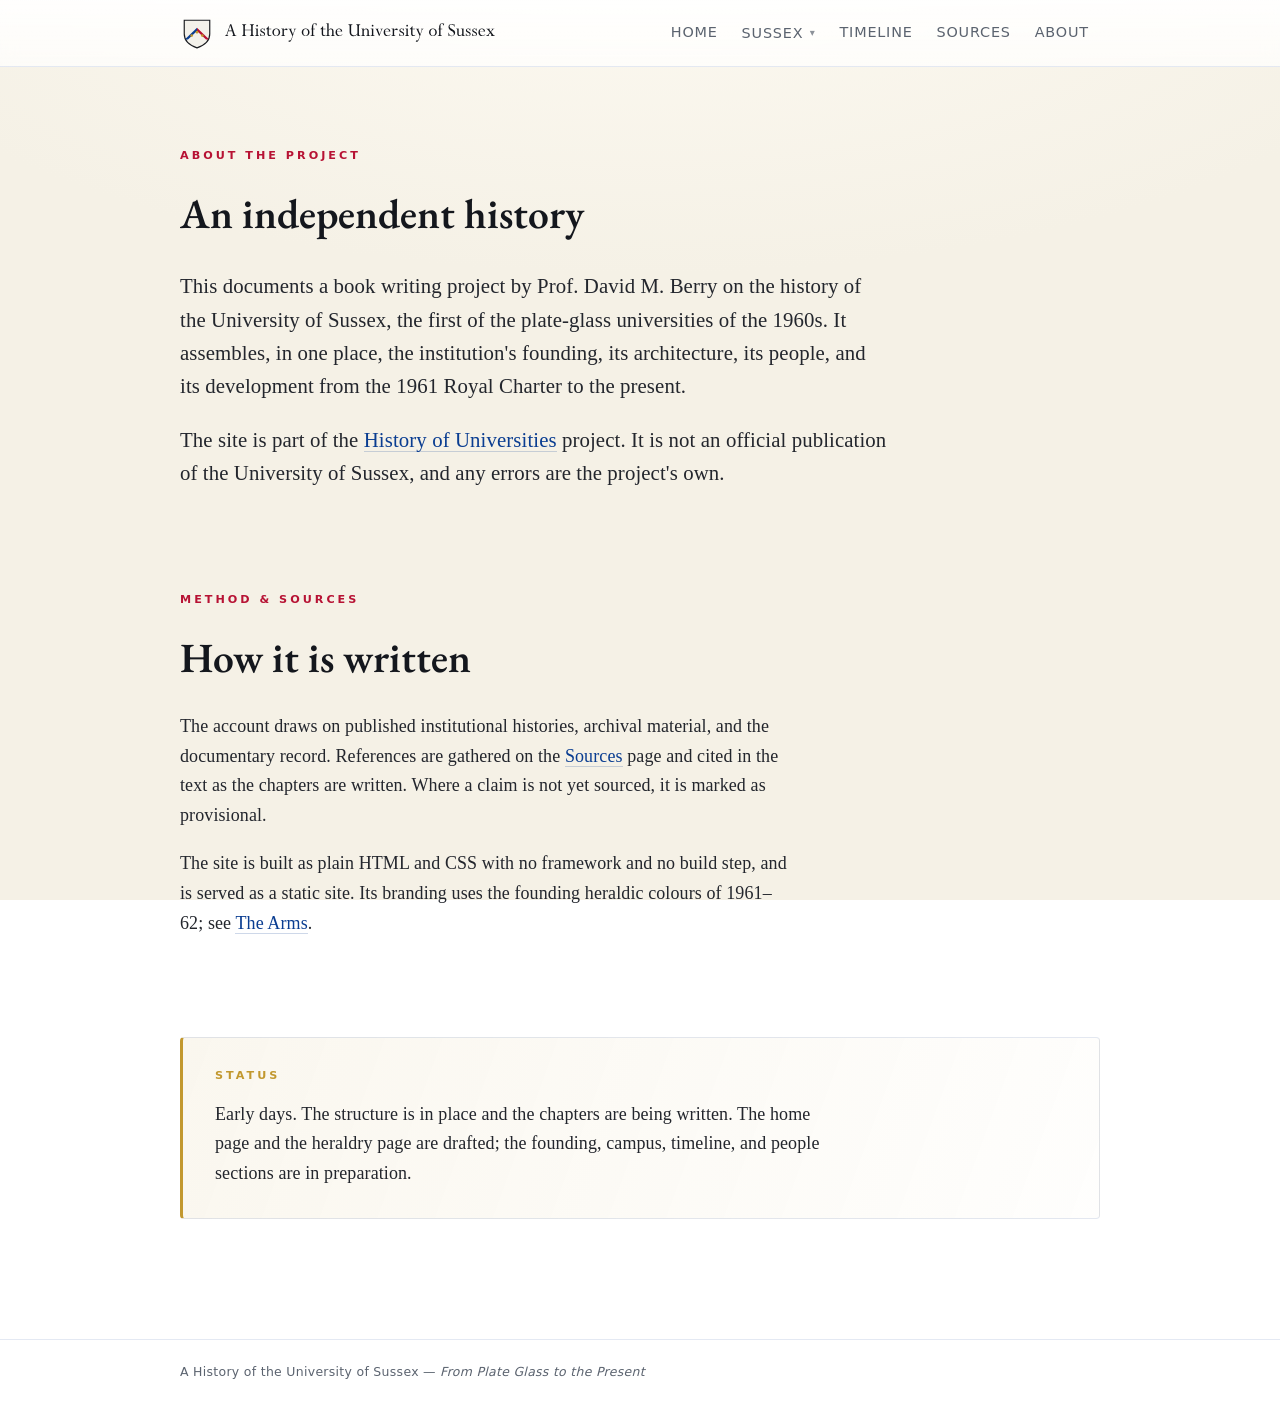
==== about.html @ 5accb3cf "Hero: more space below the kicker (cache v=21)" ====
<!DOCTYPE html>
<html lang="en">
<head>
  <meta charset="utf-8">
  <meta name="viewport" content="width=device-width, initial-scale=1">
  <title>About · A History of the University of Sussex</title>
  <meta name="description" content="About this independent history of the University of Sussex.">
  <link rel="icon" type="image/svg+xml" href="assets/favicon.svg">
  <meta name="theme-color" content="#0a3d91">
  <link rel="stylesheet" href="assets/css/site.css?v=21">
  <script src="assets/nav.js?v=21" defer></script>
  <script src="assets/lightbox.js?v=21" defer></script>
</head>
<body>
  <header class="site-header">
    <div class="wrap">
      <a class="brand" href="./" aria-label="A History of the University of Sussex — home">
        <svg viewBox="0 0 32 32" aria-hidden="true">
          <path d="M4 4 H28 V17 C28 24 22 28 16 30 C10 28 4 24 4 17 Z" fill="#f3f1ea" stroke="#1a1c20" stroke-width="1.1"/>
          <clipPath id="bsh"><path d="M4 4 H28 V17 C28 24 22 28 16 30 C10 28 4 24 4 17 Z"/></clipPath>
          <g clip-path="url(#bsh)">
            <path d="M16 11 L4.5 22 L7.5 22 L16 14 Z" fill="#0a3d91"/>
            <path d="M16 11 L27.5 22 L24.5 22 L16 14 Z" fill="#b71234"/>
          </g>
          <g fill="#c2982f"><circle cx="11" cy="18.4" r="1.25"/><circle cx="16" cy="15.2" r="1.25"/><circle cx="21" cy="18.4" r="1.25"/></g>
        </svg>
        <span class="brand-block">
          <img class="brand-wordmark" src="assets/brand/wordmark.svg?v=21" alt="A History of the University of Sussex">
        </span>
      </a>
      <button class="nav-toggle" aria-label="Open menu" aria-expanded="false"><span class="bars" aria-hidden="true">&#9776;</span>&nbsp;Menu</button>
      <nav class="site-nav" id="site-nav">
        <a class="nav-top nav-direct" href="./">Home</a>
        <div class="nav-group">
          <button class="nav-top" type="button" aria-expanded="false">Sussex <span class="caret">&#9662;</span></button>
          <div class="nav-menu">
            <a href="founding.html">Founding</a>
            <a href="concept.html">The Concept</a>
            <a href="motto.html">The Motto</a>
            <a href="early-history.html">Early History</a>
            <a href="campus.html">Campus</a>
            <a href="people.html">People</a>
            <a href="arms.html">The Arms</a>
          </div>
        </div>
        <a class="nav-top nav-direct" href="timeline.html">Timeline</a>
        <a class="nav-top nav-direct" href="bibliography.html">Sources</a>
        <a class="nav-top nav-direct" href="about.html">About</a>
      </nav>
    </div>
  </header>

  <main class="content">
    <div class="wrap">
      <section class="block lede">
        <span class="kicker">About the project</span>
        <h2>An independent history</h2>
        <p>This documents a book writing project by Prof. David M. Berry on the history of the University of Sussex, the first of the plate-glass universities of the 1960s. It assembles, in one place, the institution's founding, its architecture, its people, and its development from the 1961 Royal Charter to the present.</p>
        <p>The site is part of the <a href="https://github.com/history-of-universities">History of Universities</a> project. It is not an official publication of the University of Sussex, and any errors are the project's own.</p>
      </section>

      <section class="block">
        <span class="kicker">Method &amp; sources</span>
        <h2>How it is written</h2>
        <p>The account draws on published institutional histories, archival material, and the documentary record. References are gathered on the <a href="bibliography.html">Sources</a> page and cited in the text as the chapters are written. Where a claim is not yet sourced, it is marked as provisional.</p>
        <p>The site is built as plain HTML and CSS with no framework and no build step, and is served as a static site. Its branding uses the founding heraldic colours of 1961–62; see <a href="arms.html">The Arms</a>.</p>
      </section>

      <section class="block">
        <div class="callout">
          <span class="kicker">Status</span>
          <p>Early days. The structure is in place and the chapters are being written. The home page and the heraldry page are drafted; the founding, campus, timeline, and people sections are in preparation.</p>
        </div>
      </section>
    </div>
  </main>

  <footer class="site-footer">
    <div class="wrap">
      <div>A History of the University of Sussex — <em>From Plate Glass to the Present</em></div>
    </div>
  </footer>
</body>
</html>
---- assets/css/site.css ----
/* ============================================================
   A History of the University of Sussex
   From Plate Glass to the Present
   ------------------------------------------------------------
   Aesthetic: plate glass. Basil Spence's Falmer campus seen in
   daylight — a glass curtain wall of tall panes and thin azure
   mullions, set in warm argent (silver-white). The branding is
   the founding heraldry of 1961-62: a chevron per pale AZURE and
   GULES on ARGENT, the martlets OR, the crowns and dolphin SABLE.
   ============================================================ */

@import url('https://fonts.googleapis.com/css2?family=EB+Garamond:ital,wght@0,500;0,600;0,700;1,500&display=swap');

:root {
  /* --- the founding heraldic palette (1961 Charter / 1962 arms) --- */
  --azure:      #0a3d91;         /* the blue of the chevron — primary */
  --azure-deep: #072a66;
  --azure-soft: rgba(10, 61, 145, 0.08);
  --gules:      #b71234;         /* the red of the chevron — accent */
  --or:         #c2982f;         /* the martlets, gold — highlight */
  --argent:     #f5f1e6;         /* the field, warm silver-white — page (warmed toward golden-hour) */
  --sable:      #1a1c20;         /* the crowns and dolphin, near-black — ink */

  /* --- secondary "period Sussex" palette, from the 1960s common-room photograph --- */
  --teal:       #2f5d59;         /* the petrol-teal curtains */
  --terracotta: #a85038;         /* the brick */
  --olive:      #6f7d3c;         /* the chairs */

  /* --- working surfaces --- */
  --bg:        var(--argent);
  --bg-2:      #ffffff;
  --glass:     rgba(255, 255, 255, 0.55);
  --panel:     rgba(255, 255, 255, 0.72);
  --line:      rgba(10, 61, 145, 0.20);
  --line-soft: rgba(10, 61, 145, 0.11);
  --ink:       #23262d;          /* body text */
  --ink-dim:   #5b636f;
  --bright:    #14171d;          /* headings */
  --beam:      var(--azure);     /* default link / accent */

  --shadow:    0 1px 2px rgba(10,25,60,0.06), 0 10px 30px rgba(10,25,60,0.08);
  --shadow-lift: 0 2px 6px rgba(10,25,60,0.10), 0 18px 44px rgba(10,25,60,0.14);

  --sans: "Helvetica Neue", "Univers", "Inter", system-ui, -apple-system, "Segoe UI", Arial, sans-serif;
  --serif: "Iowan Old Style", "Palatino Linotype", Palatino, Georgia, "Times New Roman", serif;
  --display: "EB Garamond", "Cormorant Garamond", "Perpetua", "Bembo", "Garamond", Georgia, "Times New Roman", serif;
  --mono: ui-monospace, "SF Mono", "JetBrains Mono", Menlo, Consolas, monospace;
  --wrap: 920px;
}

* { box-sizing: border-box; }
html { scroll-behavior: smooth; }

body {
  margin: 0;
  background:
    /* faint daylight wash from the top */
    radial-gradient(ellipse 120% 70% at 50% -8%, #fdfaf2 0%, var(--argent) 55%) fixed;
  color: var(--ink);
  font-family: var(--serif);
  font-size: 18px;
  line-height: 1.66;
  letter-spacing: 0.1px;
  -webkit-font-smoothing: antialiased;
  text-rendering: optimizeLegibility;
  overflow-x: hidden;
}

.wrap { width: min(var(--wrap), 92vw); margin: 0 auto; }
section[id], [id]:target { scroll-margin-top: 92px; }

/* ---------- links ---------- */
a { color: var(--beam); text-decoration: none; }
a:hover { color: var(--gules); }
.content a { border-bottom: 1px solid var(--line); }
.content a:hover { border-bottom-color: var(--gules); }

/* ---------- header ---------- */
.site-header {
  position: sticky; top: 0; z-index: 8000;
  backdrop-filter: blur(8px) saturate(1.2);
  background: linear-gradient(to bottom, rgba(255,255,255,0.92), rgba(255,255,255,0.72));
  border-bottom: 1px solid var(--line-soft);
}
.site-header .wrap {
  display: flex; align-items: center; justify-content: space-between;
  padding: 12px 0; gap: 1rem; position: relative;
}
.brand { display: flex; align-items: center; gap: 0.7rem; border: 0 !important; }
.brand svg { width: 34px; height: 34px; display: block; }
.brand-block { display: flex; flex-direction: column; align-items: flex-start; gap: 0.18rem; line-height: 1.1; }
.brand-name { font-family: var(--sans); font-weight: 700; font-size: 0.92rem; letter-spacing: 0.4px; color: var(--bright); }
.brand-wordmark { display: block; height: 19px; width: auto; }
.brand-tagline { font-family: var(--sans); font-size: 0.6rem; letter-spacing: 1.6px; color: var(--ink-dim); text-transform: uppercase; }
.nav-toggle {
  display: inline-flex; align-items: center; gap: 0.5rem;
  background: none; border: 1px solid var(--line); color: var(--azure);
  font-family: var(--sans); font-size: 0.7rem; letter-spacing: 1.5px; text-transform: uppercase;
  padding: 7px 13px; border-radius: 3px; cursor: pointer;
}
.nav-toggle:hover { border-color: var(--azure); background: var(--azure-soft); }
.nav-toggle .bars { font-size: 0.95rem; line-height: 1; }

/* ---------- nav: mobile-first hamburger panel with accordion groups ---------- */
.site-nav {
  position: absolute; top: calc(100% + 7px); right: 0;
  display: none; flex-direction: column;
  min-width: 220px; max-width: min(300px, 90vw); padding: 0.4rem 0;
  background: rgba(255,255,255,0.99); border: 1px solid var(--line); border-radius: 4px;
  box-shadow: var(--shadow-lift);
  font-family: var(--sans); font-size: 0.9rem; letter-spacing: 0.8px; text-transform: uppercase;
}
.site-nav.open { display: flex; }
.nav-group { position: static; display: flex; flex-direction: column; }
.nav-top {
  background: none; border: 0; cursor: pointer; text-align: left;
  font-family: var(--sans); font-size: 0.9rem; letter-spacing: 0.8px; text-transform: uppercase;
  color: var(--ink-dim); padding: 0.6rem 1.2rem; text-decoration: none;
  display: flex; align-items: center; justify-content: space-between; gap: 0.4rem; width: 100%;
}
.nav-top:hover, .nav-top:focus-visible { color: var(--azure); background: var(--azure-soft); outline: none; }
.nav-top .caret { font-size: 0.7em; opacity: 0.7; transition: transform 0.15s ease; }
.nav-top[aria-expanded="true"] .caret { transform: rotate(180deg); }
.nav-menu { display: none; flex-direction: column; background: var(--azure-soft); }
.nav-menu.open { display: flex; }
.nav-menu a { color: var(--ink-dim); border: 0; padding: 0.5rem 1.2rem 0.5rem 2rem; text-decoration: none; }
.nav-menu a:hover { color: var(--azure); background: var(--azure-soft); }

/* ---------- nav: desktop horizontal bar with click dropdowns ---------- */
@media (min-width: 900px) {
  .nav-toggle { display: none; }
  .site-nav {
    position: static; display: flex; flex-direction: row; align-items: center; gap: 0.1rem;
    min-width: 0; max-width: none; padding: 0; background: none; border: 0; box-shadow: none;
  }
  .nav-group { position: relative; display: inline-block; }
  .nav-top { width: auto; justify-content: center; padding: 0.55rem 0.7rem; }
  .nav-menu {
    position: absolute; top: 100%; left: 0; margin-top: 0; min-width: 190px;
    background: rgba(255,255,255,0.99); border: 1px solid var(--line); border-radius: 4px;
    box-shadow: var(--shadow-lift); padding: 0.3rem 0; z-index: 9000;
  }
  .nav-group:focus-within .nav-menu, .nav-menu.open { display: flex; }
  .nav-menu a { padding: 0.5rem 1.1rem; white-space: nowrap; }
  .site-nav > .nav-group:last-of-type .nav-menu { left: auto; right: 0; }
}

/* ---------- hero: a 1964 photograph, slow Ken Burns, behind a plate-glass wash ---------- */
.hero {
  position: relative; min-height: 78vh; display: flex; align-items: center;
  overflow: hidden; border-bottom: 1px solid var(--line-soft);
  background: #d8d6cd;
}
/* the photograph, on its own layer so it can drift and zoom (Ken Burns) */
.hero::before {
  content: ""; position: absolute; inset: 0; z-index: 0;
  background: url("../images/web/falmer-house-1967.jpg") center 40% / cover no-repeat;
  transform-origin: 62% 42%;
  animation: kenburns 34s ease-in-out infinite alternate;
  will-change: transform;
}
@keyframes kenburns {
  from { transform: scale(1.05) translate3d(0, 0, 0); }
  to   { transform: scale(1.18) translate3d(-2.4%, -1.8%, 0); }
}
@media (prefers-reduced-motion: reduce) {
  .hero::before { animation: none; transform: scale(1.05); }
}
/* argent wash (heavier left, so the headline stays readable), the diagonal
   glass streak, and the faint plate-glass mullions — all above the photo */
.hero::after {
  content: ""; position: absolute; inset: 0; z-index: 1; pointer-events: none;
  background:
    linear-gradient(102deg, rgba(245,241,230,0.95) 0%, rgba(245,241,230,0.80) 34%, rgba(245,241,230,0.40) 66%, rgba(201,138,60,0.22) 100%),
    linear-gradient(118deg, transparent 40%, rgba(255,255,255,0.35) 48%, rgba(255,255,255,0.0) 57%),
    repeating-linear-gradient(to bottom, transparent 0 7.5rem, var(--line-soft) 7.5rem 7.55rem),
    repeating-linear-gradient(to right, rgba(255,255,255,0.0) 0 6.5rem, var(--line-soft) 6.5rem 6.56rem);
}

/* ---------- figures: right-aligned, text flows around, click to zoom ---------- */
figure.fig { margin: 0.2rem 0 1.1rem; }
figure.fig img { display: block; width: 100%; height: auto; border-radius: 4px; border: 1px solid var(--line-soft); box-shadow: var(--shadow); cursor: zoom-in; transition: box-shadow 0.2s ease, transform 0.2s ease; background: #fff; }
figure.fig img:hover { box-shadow: var(--shadow-lift); }
figure.fig figcaption { font-family: var(--sans); font-size: 0.68rem; line-height: 1.45; color: var(--ink-dim); margin-top: 0.5rem; max-width: 42ch; }
figure.fig figcaption b { color: var(--ink); font-weight: 700; }
figure.fig-right { float: right; clear: right; width: min(370px, 46%); margin: 0.3rem 0 1rem 1.8rem; }
figure.fig-left  { float: left;  clear: left;  width: min(370px, 46%); margin: 0.3rem 1.8rem 1rem 0; }
figure.fig-wide  { width: 100%; margin: 1.6rem 0 1.2rem; }
figure.fig-wide figcaption { max-width: 70ch; }
section.block { overflow: hidden; }          /* contain floated figures per section */
@media (max-width: 620px) {
  figure.fig-right, figure.fig-left { float: none; width: 100%; margin: 1.2rem 0; }
}

/* ---------- gallery: grid of thumbnails, each opens in the lightbox ---------- */
.gallery { display: grid; grid-template-columns: repeat(auto-fill, minmax(160px, 1fr)); gap: 0.7rem; margin: 1.6rem 0 1.2rem; }
.gallery figure.fig { margin: 0; float: none; width: auto; }
.gallery figure.fig img { width: 100%; height: 100%; aspect-ratio: 4 / 3; object-fit: cover; }
.gallery figure.fig figcaption { font-size: 0.62rem; margin-top: 0.35rem; max-width: none; }
@media (max-width: 480px) { .gallery { grid-template-columns: repeat(auto-fill, minmax(130px, 1fr)); } }

/* ---------- lightbox modal ---------- */
.lb-overlay {
  position: fixed; inset: 0; z-index: 10000; display: flex; flex-direction: column;
  align-items: center; justify-content: center; gap: 1rem; padding: 4vh 4vw;
  background: rgba(12, 18, 34, 0.92); backdrop-filter: blur(4px);
  opacity: 0; visibility: hidden; transition: opacity 0.22s ease, visibility 0.22s ease;
}
.lb-overlay.open { opacity: 1; visibility: visible; }
.lb-overlay img { max-width: 94vw; max-height: 82vh; width: auto; height: auto; border-radius: 4px; box-shadow: 0 24px 70px rgba(0,0,0,0.6); cursor: zoom-out; }
.lb-overlay .lb-cap { font-family: var(--sans); font-size: 0.8rem; color: #e7eaf0; max-width: 70ch; text-align: center; line-height: 1.5; }
.lb-overlay .lb-cap b { color: #fff; }
.lb-close { position: fixed; top: 1.1rem; right: 1.3rem; width: 2.4rem; height: 2.4rem; border-radius: 50%; border: 1px solid rgba(255,255,255,0.4); background: rgba(0,0,0,0.3); color: #fff; font-size: 1.3rem; line-height: 1; cursor: pointer; display: flex; align-items: center; justify-content: center; }
.lb-close:hover { background: rgba(255,255,255,0.15); }
.hero-inner { position: relative; z-index: 2; padding: 8vh 0; }
.boot { font-family: var(--sans); font-size: 0.74rem; letter-spacing: 3px; color: var(--azure); text-transform: uppercase; margin-bottom: 3.6rem; }

/* the hero title is set as Perpetua outlines (assets/brand/), so it needs no web font.
   Each SVG carries the font's ascender/descender space, so a negative gap tightens the lines. */
.hero h1 { margin: 0 0 0.1em; display: flex; flex-direction: column; align-items: flex-start; gap: 0.16em; }
/* SVGs are cropped tight to the ink, so this height maps to the cap height and the lines sit flush-left */
.hero h1 .ht-line { display: block; width: auto; height: clamp(2.1rem, 6.8vw, 3.9rem); }
.vh { position: absolute; width: 1px; height: 1px; padding: 0; margin: -1px; overflow: hidden; clip: rect(0 0 0 0); white-space: nowrap; border: 0; }
.hero h1 .em { color: var(--azure); }
.hero .sub { font-family: var(--sans); font-size: clamp(0.85rem, 2.2vw, 1.05rem); letter-spacing: 2px; color: var(--gules); margin-top: 0.8rem; text-transform: uppercase; font-weight: 600; }
.hero .tagline { max-width: 46ch; margin-top: 1.4rem; font-size: 1.1rem; color: var(--ink); }
.hero-actions { margin-top: 2.2rem; display: flex; gap: 1rem; flex-wrap: wrap; }

/* ---------- buttons ---------- */
.btn {
  font-family: var(--sans); font-size: 0.8rem; letter-spacing: 1.4px; text-transform: uppercase; font-weight: 600;
  padding: 0.8rem 1.5rem; border: 1px solid var(--azure); color: #fff;
  background: var(--azure); border-radius: 2px; transition: all 0.18s ease;
}
.btn:hover { background: var(--azure-deep); color: #fff; box-shadow: var(--shadow); }
.btn.ghost { border-color: var(--line); color: var(--azure); background: rgba(255,255,255,0.6); }
.btn.ghost:hover { border-color: var(--azure); color: var(--azure-deep); background: #fff; box-shadow: none; }

/* ---------- content ---------- */
.content { padding: 5rem 0; }
section.block { margin: 0 auto 5rem; }
section.block:last-child { margin-bottom: 0; }

.kicker { font-family: var(--sans); font-weight: 700; font-size: 0.7rem; letter-spacing: 3px; text-transform: uppercase; color: var(--gules); margin-bottom: 0.9rem; display: block; }

h2 { font-family: var(--display); font-weight: 600; font-size: clamp(1.8rem, 4.4vw, 2.6rem); color: var(--bright); letter-spacing: 0; margin: 0 0 1.2rem; }
h3 { font-family: var(--sans); font-weight: 700; font-size: 1.05rem; color: var(--bright); letter-spacing: 0.2px; margin: 0 0 0.5rem; }
.lede p { font-size: 1.3rem; line-height: 1.6; color: var(--ink); max-width: 60ch; }
.content p { max-width: 68ch; }
.content p + p { margin-top: 1.1rem; }

/* a rule with a small chevron motif */
.rule { display: flex; align-items: center; gap: 1rem; margin: 3.5rem 0; color: var(--ink-dim); font-family: var(--sans); font-size: 0.7rem; letter-spacing: 2px; }
.rule::before, .rule::after { content: ""; height: 1px; flex: 1; background: linear-gradient(to right, transparent, var(--line), transparent); }

/* card grid */
.grid { display: grid; grid-template-columns: repeat(auto-fit, minmax(230px, 1fr)); gap: 1.1rem; margin-top: 1.5rem; }
.card {
  border: 1px solid var(--line-soft); background: var(--panel);
  padding: 1.4rem; border-radius: 4px; transition: border-color 0.2s ease, box-shadow 0.2s ease, transform 0.2s ease;
  position: relative; box-shadow: var(--shadow);
}
.card:hover { border-color: var(--azure); box-shadow: var(--shadow-lift); transform: translateY(-2px); }
.card .obj { font-family: var(--sans); font-size: 0.66rem; letter-spacing: 1.5px; text-transform: uppercase; color: var(--ink-dim); margin: 0 0 0.6rem; }
.card p { font-size: 0.95rem; color: var(--ink); margin: 0; max-width: none; }
.card h3 a { border: 0; }

/* a coloured tick on cards keyed to the heraldic palette */
.card.az { border-top: 3px solid var(--azure); }
.card.gu { border-top: 3px solid var(--gules); }
.card.or { border-top: 3px solid var(--or); }
.card.sa { border-top: 3px solid var(--sable); }
.card.te { border-top: 3px solid var(--teal); }
.card.tc { border-top: 3px solid var(--terracotta); }

/* method list */
.method { list-style: none; padding: 0; margin: 1.5rem 0 0; display: grid; gap: 1rem; }
.method li { padding-left: 2.4rem; position: relative; }
.method li::before { content: attr(data-n); position: absolute; left: 0; top: 0; font-family: var(--sans); font-size: 0.8rem; font-weight: 700; color: var(--azure); border: 1px solid var(--line); border-radius: 50%; width: 1.7rem; height: 1.7rem; display: flex; align-items: center; justify-content: center; }
.method b { color: var(--bright); font-family: var(--sans); font-weight: 700; font-size: 0.95rem; }

/* CTA */
.cta { border: 1px solid var(--line-soft); background: linear-gradient(135deg, rgba(10,61,145,0.06), rgba(10,61,145,0.01)); padding: 2.6rem; border-radius: 4px; text-align: center; box-shadow: var(--shadow); }
.cta h2 { margin-bottom: 0.6rem; }
.cta p { margin: 0 auto 1.6rem; }

/* timeline */
.timeline { list-style: none; padding: 0; margin: 2rem 0 0; position: relative; }
.timeline::before { content: ""; position: absolute; left: 6.2rem; top: 0; bottom: 0; width: 2px; background: var(--line); }
.timeline li { position: relative; padding: 0 0 1.8rem 8.4rem; }
.timeline .yr { position: absolute; left: 0; top: 0; width: 5.2rem; text-align: right; font-family: var(--sans); font-weight: 700; font-size: 0.95rem; color: var(--azure); }
.timeline li::before { content: ""; position: absolute; left: 5.7rem; top: 0.35rem; width: 0.95rem; height: 0.95rem; border-radius: 50%; background: var(--bg); border: 2px solid var(--azure); }
.timeline .ev b { font-family: var(--sans); color: var(--bright); }
.timeline p { margin: 0.2rem 0 0; font-size: 0.96rem; }

/* pull quote */
.pull { border-left: 3px solid var(--gules); padding: 0.4rem 0 0.4rem 1.4rem; margin: 1.8rem 0; font-family: var(--serif); font-size: 1.2rem; font-style: italic; color: var(--bright); max-width: 60ch; }
.pull cite { display: block; font-family: var(--sans); font-style: normal; font-size: 0.72rem; letter-spacing: 1px; color: var(--ink-dim); margin-top: 0.7rem; text-transform: uppercase; }

/* stat strip */
.stat-strip { display: flex; flex-wrap: wrap; gap: 0; margin-top: 1.6rem; border: 1px solid var(--line-soft); border-radius: 4px; overflow: hidden; box-shadow: var(--shadow); }
.stat { flex: 1 1 140px; padding: 1.1rem 1.2rem; border-right: 1px solid var(--line-soft); background: var(--bg-2); }
.stat:last-child { border-right: 0; }
.stat .n { font-family: var(--sans); font-weight: 800; font-size: 1.6rem; color: var(--azure); line-height: 1.1; }
.stat .l { font-family: var(--sans); font-size: 0.64rem; letter-spacing: 1.5px; text-transform: uppercase; color: var(--ink-dim); margin-top: 0.4rem; }

/* callout */
.callout { border: 1px solid var(--line-soft); border-left: 3px solid var(--or); background: linear-gradient(110deg, rgba(194,152,47,0.08), rgba(194,152,47,0.01)); padding: 1.8rem 2rem; border-radius: 4px; }
.callout .kicker { color: var(--or); }
.callout p { margin: 0; }
.callout p + p { margin-top: 0.8rem; }

/* further reading */
.reading ul { list-style: none; padding: 0; margin: 1rem 0 2rem; }
.reading li { padding: 0.55rem 0; border-bottom: 1px solid var(--line-soft); }
.reading li::before { content: "› "; color: var(--azure); font-family: var(--sans); }
.reading h3 { margin-top: 2rem; color: var(--azure); }
.reading p, .reading li { font-size: 0.72rem; line-height: 1.4; color: var(--ink-dim); }

/* inline link rows */
.links { list-style: none; padding: 0; margin: 1.4rem 0 0; display: grid; gap: 0.65rem; }
.links li { padding-left: 1.3rem; position: relative; }
.links li::before { content: "→"; position: absolute; left: 0; color: var(--azure); font-family: var(--sans); }
.links .meta { color: var(--ink-dim); font-size: 0.9rem; }

/* contacts */
.contacts { display: grid; grid-template-columns: 1fr 1fr; gap: 1.1rem; margin-top: 1.5rem; }
.contact { border: 1px solid var(--line-soft); padding: 1.3rem 1.4rem; border-radius: 4px; background: var(--panel); box-shadow: var(--shadow); }
.contact .role { font-family: var(--sans); font-size: 0.64rem; letter-spacing: 1.5px; text-transform: uppercase; color: var(--ink-dim); }
.contact .name { font-family: var(--sans); font-weight: 700; color: var(--bright); font-size: 1.02rem; margin: 0.3rem 0; }
.contact .aff { font-size: 0.9rem; color: var(--ink); }
.contact a { font-family: var(--sans); font-size: 0.82rem; }
@media (max-width: 620px) { .contacts { grid-template-columns: 1fr; } }

/* bibliography */
.bib .ref { font-family: var(--serif); font-size: 0.96rem; line-height: 1.5; padding-left: 1.7rem; text-indent: -1.7rem; margin: 0 0 0.75rem; max-width: 74ch; color: var(--ink); }
.bib h3 { margin-top: 2.2rem; color: var(--azure); }
.bib .ref a { border-bottom: 1px solid var(--line-soft); word-break: break-word; }
.bib .ref a:hover { border-bottom-color: var(--gules); }

/* footer */
.site-footer { border-top: 1px solid var(--line-soft); padding: 1.4rem 0; margin-top: 2.5rem; font-family: var(--sans); font-size: 0.78rem; color: var(--ink-dim); letter-spacing: 0.3px; }
.site-footer .wrap { display: flex; flex-direction: column; gap: 0.35rem; }
.site-footer a { color: var(--ink-dim); border: 0; }
.site-footer a:hover { color: var(--azure); }

.micro { font-size: 0.66rem; color: var(--ink-dim); letter-spacing: 0.3px; line-height: 1.5; }
.micro a { color: var(--ink-dim); border: 0; }
.micro a:hover { color: var(--azure); }

@media (max-width: 620px) {
  .brand-tagline { display: none; }
  .brand-wordmark { height: 16px; }
  .content { padding: 3rem 0; }
  .timeline::before { left: 0.45rem; }
  .timeline li { padding-left: 2rem; }
  .timeline .yr { position: static; width: auto; text-align: left; display: block; margin-bottom: 0.2rem; }
  .timeline li::before { left: 0; }
}
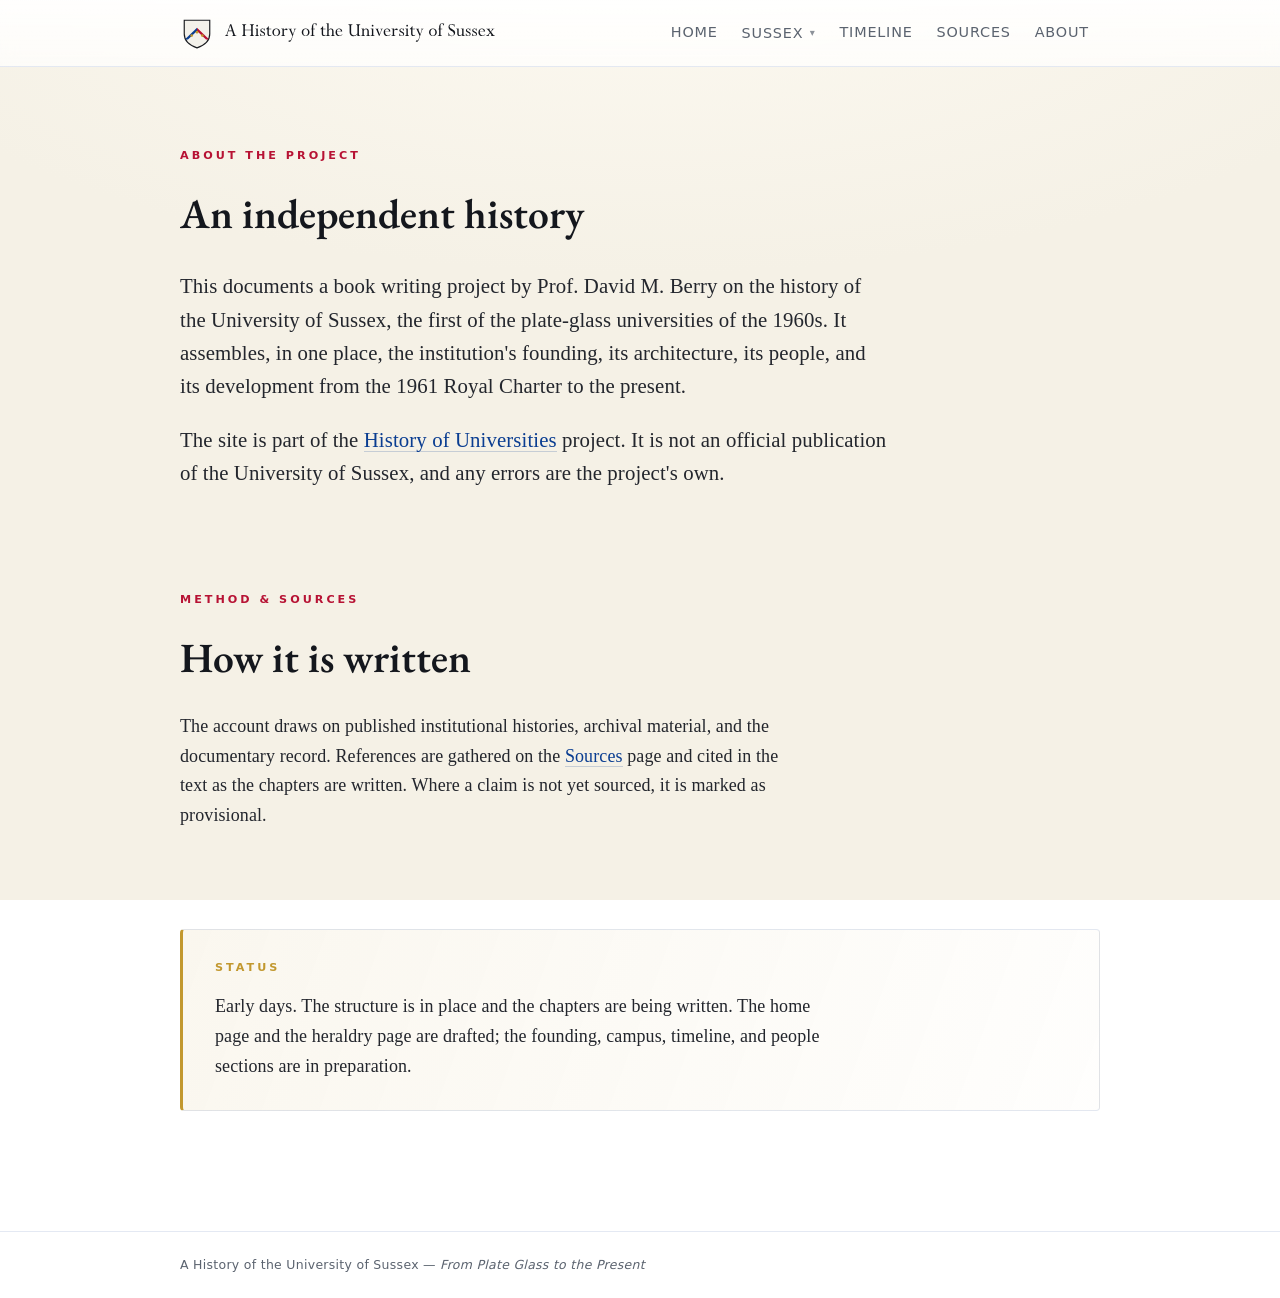
==== commit 1cd90708: "About: drop the build/branding sentence" ====
--- a/about.html
+++ b/about.html
@@ -63,7 +63,6 @@
         <span class="kicker">Method &amp; sources</span>
         <h2>How it is written</h2>
         <p>The account draws on published institutional histories, archival material, and the documentary record. References are gathered on the <a href="bibliography.html">Sources</a> page and cited in the text as the chapters are written. Where a claim is not yet sourced, it is marked as provisional.</p>
-        <p>The site is built as plain HTML and CSS with no framework and no build step, and is served as a static site. Its branding uses the founding heraldic colours of 1961–62; see <a href="arms.html">The Arms</a>.</p>
       </section>
 
       <section class="block">
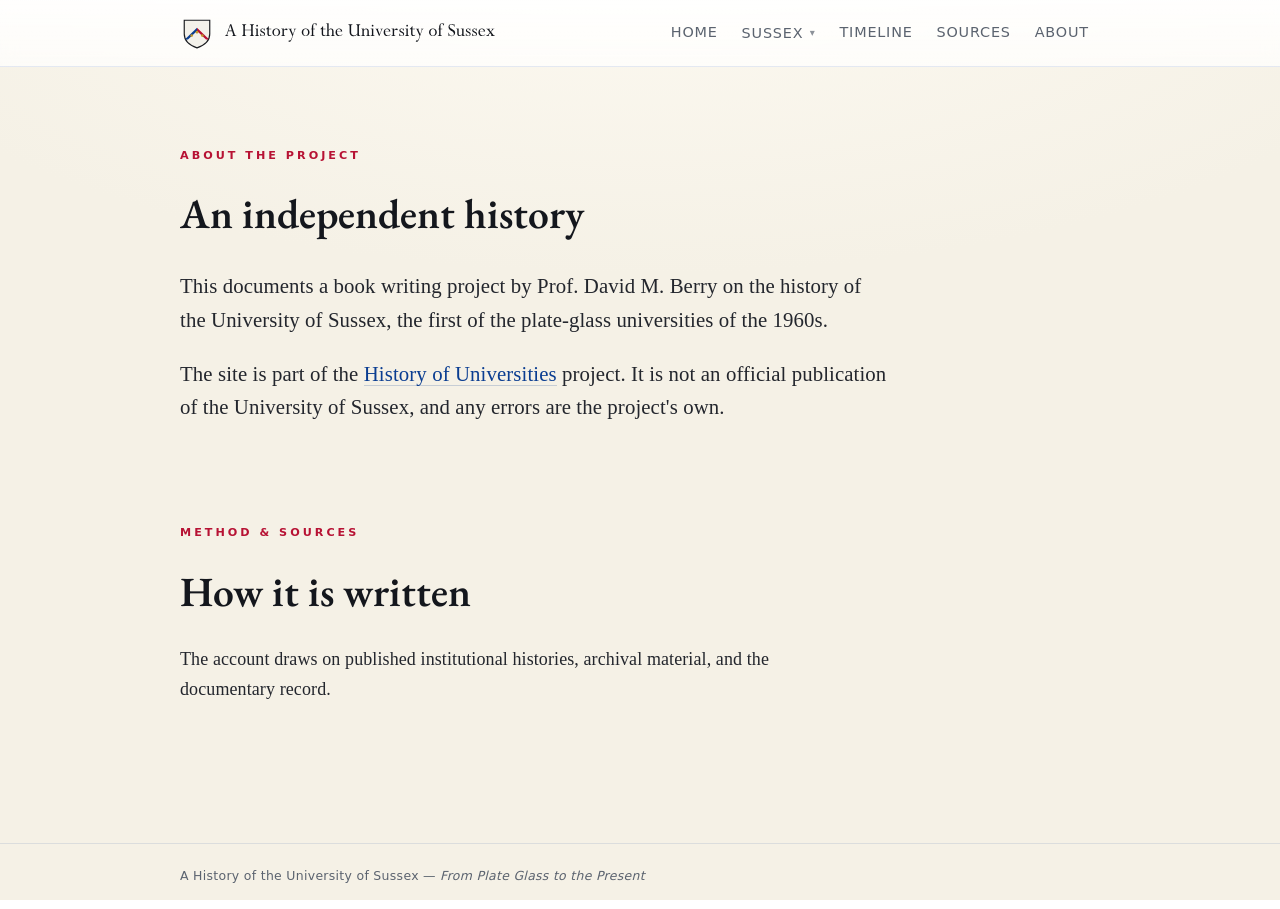
==== commit 5c18cbfd: "Edit copy across pages; replace arms cards with definition list Co-Authored-By: Claude Opus 4.8 <nor" ====
--- a/about.html
+++ b/about.html
@@ -7,9 +7,14 @@
   <meta name="description" content="About this independent history of the University of Sussex.">
   <link rel="icon" type="image/svg+xml" href="assets/favicon.svg">
   <meta name="theme-color" content="#0a3d91">
-  <link rel="stylesheet" href="assets/css/site.css?v=21">
-  <script src="assets/nav.js?v=21" defer></script>
-  <script src="assets/lightbox.js?v=21" defer></script>
+  <meta property="og:image" content="https://history-of-universities.github.io/history-of-university-of-sussex/assets/brand/share-card.png?v=25">
+  <meta property="og:image:width" content="1200">
+  <meta property="og:image:height" content="630">
+  <meta name="twitter:card" content="summary_large_image">
+  <meta name="twitter:image" content="https://history-of-universities.github.io/history-of-university-of-sussex/assets/brand/share-card.png?v=25">
+  <link rel="stylesheet" href="assets/css/site.css?v=25">
+  <script src="assets/nav.js?v=25" defer></script>
+  <script src="assets/lightbox.js?v=25" defer></script>
 </head>
 <body>
   <header class="site-header">
@@ -25,7 +30,7 @@
           <g fill="#c2982f"><circle cx="11" cy="18.4" r="1.25"/><circle cx="16" cy="15.2" r="1.25"/><circle cx="21" cy="18.4" r="1.25"/></g>
         </svg>
         <span class="brand-block">
-          <img class="brand-wordmark" src="assets/brand/wordmark.svg?v=21" alt="A History of the University of Sussex">
+          <img class="brand-wordmark" src="assets/brand/wordmark.svg?v=25" alt="A History of the University of Sussex">
         </span>
       </a>
       <button class="nav-toggle" aria-label="Open menu" aria-expanded="false"><span class="bars" aria-hidden="true">&#9776;</span>&nbsp;Menu</button>
@@ -55,22 +60,16 @@
       <section class="block lede">
         <span class="kicker">About the project</span>
         <h2>An independent history</h2>
-        <p>This documents a book writing project by Prof. David M. Berry on the history of the University of Sussex, the first of the plate-glass universities of the 1960s. It assembles, in one place, the institution's founding, its architecture, its people, and its development from the 1961 Royal Charter to the present.</p>
+        <p>This documents a book writing project by Prof. David M. Berry on the history of the University of Sussex, the first of the plate-glass universities of the 1960s.</p>
         <p>The site is part of the <a href="https://github.com/history-of-universities">History of Universities</a> project. It is not an official publication of the University of Sussex, and any errors are the project's own.</p>
       </section>
 
       <section class="block">
         <span class="kicker">Method &amp; sources</span>
         <h2>How it is written</h2>
-        <p>The account draws on published institutional histories, archival material, and the documentary record. References are gathered on the <a href="bibliography.html">Sources</a> page and cited in the text as the chapters are written. Where a claim is not yet sourced, it is marked as provisional.</p>
+        <p>The account draws on published institutional histories, archival material, and the documentary record.</p>
       </section>
 
-      <section class="block">
-        <div class="callout">
-          <span class="kicker">Status</span>
-          <p>Early days. The structure is in place and the chapters are being written. The home page and the heraldry page are drafted; the founding, campus, timeline, and people sections are in preparation.</p>
-        </div>
-      </section>
     </div>
   </main>
 
--- a/assets/css/site.css
+++ b/assets/css/site.css
@@ -86,7 +86,7 @@
   display: flex; align-items: center; justify-content: space-between;
   padding: 12px 0; gap: 1rem; position: relative;
 }
-.brand { display: flex; align-items: center; gap: 0.7rem; border: 0 !important; }
+.brand { display: flex; align-items: center; gap: 0.7rem; border: 0; }
 .brand svg { width: 34px; height: 34px; display: block; }
 .brand-block { display: flex; flex-direction: column; align-items: flex-start; gap: 0.18rem; line-height: 1.1; }
 .brand-name { font-family: var(--sans); font-weight: 700; font-size: 0.92rem; letter-spacing: 0.4px; color: var(--bright); }
@@ -147,7 +147,7 @@
 
 /* ---------- hero: a 1964 photograph, slow Ken Burns, behind a plate-glass wash ---------- */
 .hero {
-  position: relative; min-height: 78vh; display: flex; align-items: center;
+  position: relative; min-height: 78vh; display: flex; align-items: flex-start;
   overflow: hidden; border-bottom: 1px solid var(--line-soft);
   background: #d8d6cd;
 }
@@ -212,8 +212,8 @@
 .lb-overlay .lb-cap b { color: #fff; }
 .lb-close { position: fixed; top: 1.1rem; right: 1.3rem; width: 2.4rem; height: 2.4rem; border-radius: 50%; border: 1px solid rgba(255,255,255,0.4); background: rgba(0,0,0,0.3); color: #fff; font-size: 1.3rem; line-height: 1; cursor: pointer; display: flex; align-items: center; justify-content: center; }
 .lb-close:hover { background: rgba(255,255,255,0.15); }
-.hero-inner { position: relative; z-index: 2; padding: 8vh 0; }
-.boot { font-family: var(--sans); font-size: 0.74rem; letter-spacing: 3px; color: var(--azure); text-transform: uppercase; margin-bottom: 3.6rem; }
+.hero-inner { position: relative; z-index: 2; padding: 6rem 0; }
+.boot { font-family: var(--sans); font-size: 0.74rem; letter-spacing: 3px; color: var(--azure); text-transform: uppercase; margin-bottom: 6rem; }
 
 /* the hero title is set as Perpetua outlines (assets/brand/), so it needs no web font.
    Each SVG carries the font's ascender/descender space, so a negative gap tightens the lines. */
@@ -273,6 +273,41 @@
 .card.te { border-top: 3px solid var(--teal); }
 .card.tc { border-top: 3px solid var(--terracotta); }
 
+/* contents: an editorial index (replaces the home card grid), each entry
+   carrying a coloured spine from the heraldic / period palette */
+.contents { list-style: none; padding: 0; margin: 1.9rem 0 0; }
+.contents li {
+  display: grid; grid-template-columns: 8.5rem 1fr; gap: 0.25rem 1.9rem; align-items: baseline;
+  padding: 1.25rem 0 1.25rem 1.1rem; border-bottom: 1px solid var(--line-soft); border-left: 3px solid transparent;
+}
+.contents li:last-child { border-bottom: 0; }
+.contents .yr { font-family: var(--sans); font-size: 0.66rem; letter-spacing: 1.6px; text-transform: uppercase; color: var(--ink-dim); }
+.contents h3 { font-family: var(--display); font-weight: 600; font-size: 1.42rem; letter-spacing: 0; margin: 0 0 0.25rem; }
+.contents h3 a { border: 0; color: var(--bright); }
+.contents h3 a:hover { color: var(--gules); }
+.contents p { margin: 0; font-size: 1.02rem; color: var(--ink); max-width: 62ch; }
+.contents li.az { border-left-color: var(--azure); }
+.contents li.gu { border-left-color: var(--gules); }
+.contents li.or { border-left-color: var(--or); }
+.contents li.te { border-left-color: var(--teal); }
+.contents li.tc { border-left-color: var(--terracotta); }
+.contents li.sa { border-left-color: var(--sable); }
+@media (max-width: 600px) { .contents li { grid-template-columns: 1fr; padding-left: 0.9rem; } }
+
+/* small folded-in utilities (were inline styles) */
+.more { margin-top: 1.6rem; }
+.source-note { margin-top: 1.8rem; }
+.gallery-head { margin-top: 2rem; }
+.bib .callout { margin-bottom: 2rem; }
+.callout .ref { margin: 0; }
+.callout .ref + .ref { margin-top: 0.6rem; }
+
+/* arms: the blazon lockup and shield */
+.blazon-grid { display: grid; grid-template-columns: 0.7fr 1.3fr; gap: 2.5rem; align-items: center; }
+.blazon-grid .pull { margin-top: 0.6rem; }
+.arms-shield { width: 100%; max-width: 240px; height: auto; filter: drop-shadow(0 8px 24px rgba(10,25,60,0.18)); }
+@media (max-width: 640px) { .blazon-grid { grid-template-columns: 1fr; } }
+
 /* method list */
 .method { list-style: none; padding: 0; margin: 1.5rem 0 0; display: grid; gap: 1rem; }
 .method li { padding-left: 2.4rem; position: relative; }
